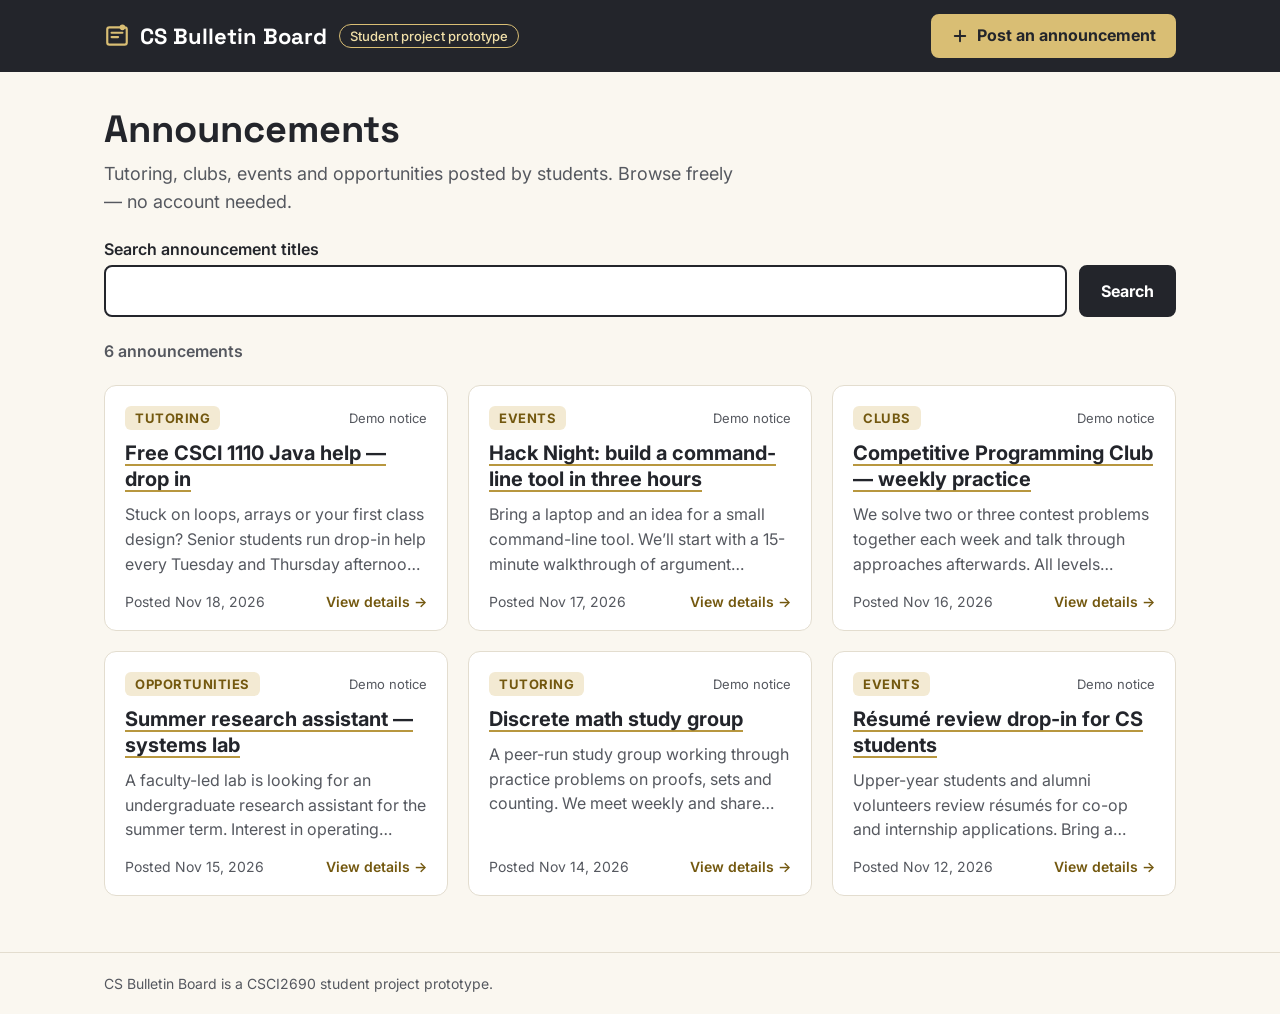
==== index.html @ c5f8e5e6 "Publish the CS Bulletin Board front end" ====
<!doctype html>
<html lang="en">

<head>
  <meta charset="utf-8">
  <meta name="viewport" content="width=device-width, initial-scale=1">
  <title>Announcements – CS Bulletin Board</title>

  <link rel="preconnect" href="https://fonts.googleapis.com">
  <link rel="preconnect" href="https://fonts.gstatic.com" crossorigin>
  <link
    rel="stylesheet"
    href="https://fonts.googleapis.com/css2?family=Inter:wght@400;500;600;700&amp;family=Space+Grotesk:wght@600;700&amp;display=swap">

  <link rel="stylesheet" href="css/styles.css">
</head>

<body>

  <a class="skip-link" href="#main">Skip to main content</a>


  <header class="site-header">
    <div class="site-header__inner">

      <div class="site-header__brand">
        <a class="brand" href="index.html">
          <svg
            aria-hidden="true"
            width="26"
            height="26"
            viewBox="0 0 24 24"
            fill="none"
            stroke="#D9BE74"
            stroke-width="2"
            stroke-linecap="round"
            stroke-linejoin="round">
            <rect x="3" y="4" width="18" height="16" rx="2"></rect>
            <path d="M7 9h10M7 13h6"></path>
            <circle cx="17" cy="4" r="1.6" fill="#D9BE74"></circle>
          </svg>
          <span class="brand__name">CS Bulletin Board</span>
        </a>
        <span class="prototype-label">Student project prototype</span>
      </div>

      <a class="btn btn--gold" href="post.html">
        <svg
          aria-hidden="true"
          width="18"
          height="18"
          viewBox="0 0 24 24"
          fill="none"
          stroke="#23252B"
          stroke-width="2.5"
          stroke-linecap="round">
          <path d="M12 5v14M5 12h14"></path>
        </svg>
        Post an announcement
      </a>

    </div>
  </header>


  <main id="main" class="page">

    <div class="page-intro">
      <h1 class="page-title">Announcements</h1>
      <p class="lead">
        Tutoring, clubs, events and opportunities posted by students.
        Browse freely — no account needed.
      </p>
    </div>

    <form id="search-form" class="search" role="search" action="index.html" method="get">
      <div class="search__field">
        <label for="q">Search announcement titles</label>
        <input id="q" class="input" name="q" type="search" autocomplete="off" maxlength="120">
      </div>
      <button id="search-button" type="submit" class="btn btn--primary">Search</button>
      <button id="clear-search" type="button" class="btn btn--secondary" hidden>Clear search</button>
    </form>

    <p id="board-status" class="status" role="status"></p>

    <section id="no-results" class="panel" hidden>
      <h2>No titles match “<span id="no-results-query"></span>”</h2>
      <p>Try a different word, or clear the search to see every announcement.</p>
      <button id="no-results-clear" type="button" class="btn btn--secondary">Clear search</button>
    </section>

    <section id="empty-board" class="panel" hidden>
      <h2>Nothing on the board yet</h2>
      <p>When someone posts an announcement, it will appear here.</p>
      <a class="btn btn--primary" href="post.html">Post an announcement</a>
    </section>

    <ul id="announcement-list" class="card-grid" hidden></ul>

    <noscript>
      <p class="panel">This page needs JavaScript to load the announcements.</p>
    </noscript>

  </main>


  <footer class="site-footer">
    <p>CS Bulletin Board is a CSCI2690 student project prototype.</p>
  </footer>


  <script src="js/notices.js"></script>
  <script src="js/board.js"></script>

</body>
</html>
---- css/styles.css ----
/* ==========================================================================
   CS Bulletin Board styles. Sections, with their numbers in square brackets:
   [1] Colour and font tokens    [2] Base, focus ring, long-word wrapping
   [3] Header and skip link      [4] Page layout, text and chips
   [5] Buttons                   [6] Search form and text box
   [7] Status line               [8] Announcement cards and the list
   [9] Panels and alerts         [10] Announcement page and back link
   [11] Not-found block          [12] Footer
   [13] Small screens (480px and narrower)
   ========================================================================== */


/* [1] Colour and font tokens. Change a colour here and every page follows. */

:root {
  --charcoal: #23252B;
  --charcoal-hover: #3A3D45;
  --warm-white: #FAF7F0;
  --white: #FFFFFF;
  --gold: #D9BE74;
  --gold-hover: #E6CF92;
  --gold-text: #73580F;
  --gold-line: #B8973F;
  --chip-bg: #F3EAD3;
  --muted: #55585F;
  --border: #E3DDCF;
  --skeleton: #ECE7DB;
  --error: #A3260F;
  --error-bg: #FBEDEA;
  --success: #1E5A3A;
  --success-bg: #E8F2EC;
  --header-label: #F0DFA8;

  --font-display: 'Space Grotesk', system-ui, sans-serif;
  --font-body: Inter, system-ui, -apple-system, 'Segoe UI', Roboto, sans-serif;
}


/* [2] Base */

/* Padding and borders count inside an element's width, so nothing overflows its box. */
*,
*::before,
*::after {
  box-sizing: border-box;
}

/* The hidden attribute must always hide. Without !important, display: flex or grid would override it. */
[hidden] {
  display: none !important;
}

/* A column layout with a full-height minimum keeps the footer at the bottom of short pages. */
body {
  display: flex;
  flex-direction: column;
  min-height: 100vh;
  margin: 0;
  background: var(--warm-white);
  color: var(--charcoal);
  font-family: var(--font-body);
  font-size: 16px;
}

/* Default margins are removed, so the layout gaps decide the spacing. */
h1,
h2,
p,
dl,
dd {
  margin: 0;
}

svg {
  flex-shrink: 0;
  max-width: 100%;
}

a {
  color: var(--gold-text);
}

a:hover {
  color: var(--charcoal);
}

/* One focus ring for every control. On the charcoal header the ring is gold so it stays visible. */
:focus-visible {
  outline: 3px solid var(--gold-text);
  outline-offset: 2px;
}

.site-header :focus-visible {
  outline-color: var(--gold);
}

/* Long unbroken words (titles, emails, links) wrap instead of pushing the page sideways. */
.page-title,
.lead,
.status,
.card__title,
.card__preview,
.details__description,
.details__extra dd,
.details__extra a,
.alert h2,
.alert p {
  overflow-wrap: anywhere;
}

/* Hides text from sighted users but keeps it for screen readers. */
.visually-hidden {
  position: absolute !important;
  width: 1px;
  height: 1px;
  margin: -1px;
  padding: 0;
  overflow: hidden;
  clip: rect(0 0 0 0);
  white-space: nowrap;
  border: 0;
}


/* [3] Header and skip link */

/* Off-screen until it gets keyboard focus, then it slides into view at the top left. */
.skip-link {
  position: absolute;
  top: 8px;
  left: 16px;
  z-index: 10;
  padding: 10px 16px;
  background: var(--white);
  color: var(--charcoal);
  border: 2px solid var(--charcoal);
  border-radius: 8px;
  font-weight: 700;
  text-decoration: none;
  transform: translateY(-200%);
}

.skip-link:focus {
  transform: none;
}

.site-header {
  background: var(--charcoal);
  color: var(--white);
}

.site-header__inner {
  max-width: 1120px;
  margin: 0 auto;
  padding: 14px 24px;
  display: flex;
  flex-wrap: wrap;
  align-items: center;
  justify-content: space-between;
  gap: 12px;
}

.site-header__brand {
  display: flex;
  flex-wrap: wrap;
  align-items: center;
  gap: 12px;
}

.brand,
.brand:hover {
  display: flex;
  align-items: center;
  gap: 10px;
  min-height: 44px;
  color: var(--white);
  text-decoration: none;
}

.brand__name {
  font-family: var(--font-display);
  font-weight: 700;
  font-size: 22px;
}

.brand:hover .brand__name {
  text-decoration: underline;
  text-decoration-color: var(--gold);
  text-underline-offset: 4px;
}

.prototype-label {
  padding: 3px 10px;
  border: 1px solid var(--gold);
  border-radius: 999px;
  color: var(--header-label);
  font-size: 13px;
  font-weight: 500;
}


/* [4] Page layout, text and chips */

.page {
  flex: 1;
  width: 100%;
  max-width: 1120px;
  margin: 0 auto;
  padding: 36px 24px 56px;
  display: flex;
  flex-direction: column;
  gap: 24px;
}

.page-intro {
  display: flex;
  flex-direction: column;
  gap: 8px;
}

.page-title {
  font-family: var(--font-display);
  font-weight: 700;
  font-size: 38px;
  line-height: 1.15;
}

.lead {
  max-width: 640px;
  font-size: 18px;
  line-height: 1.55;
  color: var(--muted);
}

/* Category label. Text only, so it does not rely on colour to show what it is. */
.chip {
  display: inline-block;
  margin: 0;
  padding: 4px 10px;
  background: var(--chip-bg);
  color: var(--gold-text);
  font-size: 13px;
  font-weight: 700;
  letter-spacing: 0.04em;
  text-transform: uppercase;
  border-radius: 6px;
}


/* [5] Buttons. Every button is at least 48px tall. Links styled as buttons use the same classes. */

.btn {
  display: inline-flex;
  align-items: center;
  justify-content: center;
  gap: 8px;
  min-height: 48px;
  padding: 0 20px;
  border: 2px solid var(--charcoal);
  border-radius: 8px;
  font: inherit;
  font-size: 16px;
  font-weight: 700;
  line-height: 1.2;
  text-align: center;
  text-decoration: none;
  cursor: pointer;
}

/* The colour rules repeat :hover on purpose. A plain "a:hover" rule would otherwise turn button text charcoal. */
.btn--primary,
.btn--primary:hover {
  background: var(--charcoal);
  color: var(--white);
}

.btn--primary:hover {
  background: var(--charcoal-hover);
  border-color: var(--charcoal-hover);
}

.btn--secondary,
.btn--secondary:hover {
  background: var(--white);
  color: var(--charcoal);
}

.btn--secondary:hover {
  background: var(--warm-white);
}

/* Gold button in the header. Its border matches its background, so it looks borderless. */
.btn--gold,
.btn--gold:hover {
  min-height: 44px;
  padding: 10px 18px;
  background: var(--gold);
  border-color: var(--gold);
  color: var(--charcoal);
}

.btn--gold:hover {
  background: var(--gold-hover);
  border-color: var(--gold-hover);
}

.btn:disabled {
  opacity: 0.6;
  cursor: not-allowed;
}


/* [6] Search form and text box */

/* The label sits above the box. The buttons sit beside it and wrap onto new rows on narrow screens. */
.search {
  display: flex;
  flex-wrap: wrap;
  align-items: flex-end;
  gap: 12px;
}

.search__field {
  flex: 1 1 280px;
  min-width: 0;
  display: flex;
  flex-direction: column;
  gap: 6px;
}

.search label {
  font-size: 16px;
  font-weight: 600;
}

.search .btn {
  min-height: 52px;
}

/* Shared text box style: 52px tall with a 2px charcoal border. */
.input {
  width: 100%;
  height: 52px;
  padding: 0 16px;
  font: inherit;
  font-size: 17px;
  color: var(--charcoal);
  background: var(--white);
  border: 2px solid var(--charcoal);
  border-radius: 8px;
}


/* [7] Status line, announced to screen readers by role="status" */

.status {
  font-size: 16px;
  font-weight: 600;
  color: var(--muted);
}

/* An empty status line takes no space, so the layout gap does not show as a blank band. */
.status:empty {
  display: none;
}


/* [8] Announcement cards and the list */

/* Columns of at least 300px. On a very narrow screen, one column as wide as the screen. */
.card-grid {
  margin: 0;
  padding: 0;
  list-style: none;
  display: grid;
  grid-template-columns: repeat(auto-fill, minmax(min(300px, 100%), 1fr));
  gap: 20px;
}

.card-grid__item {
  display: flex;
}

.card {
  position: relative; /* the stretched title link covers the whole card, see .card__title a::after */
  flex: 1;
  min-width: 0;
  display: flex;
  flex-direction: column;
  gap: 10px;
  padding: 20px;
  background: var(--white);
  border: 1px solid var(--border);
  border-radius: 12px;
}

/* Border turns charcoal when the card is hovered or a key inside it has focus. */
.card-grid__item .card:hover,
.card-grid__item .card:focus-within {
  border-color: var(--charcoal);
}

.card__meta {
  display: flex;
  flex-wrap: wrap;
  justify-content: space-between;
  align-items: center;
  gap: 8px;
}

.card__demo {
  font-size: 13px;
  color: var(--muted);
}

.card__title {
  font-size: 20px;
  line-height: 1.3;
}

/* Charcoal title with a gold underline, as in the mockup. */
.card__title a,
.card__title a:hover {
  color: var(--charcoal);
  text-decoration: underline;
  text-decoration-color: var(--gold-line);
  text-decoration-thickness: 2px;
  text-underline-offset: 4px;
}

/* The "stretched link": this invisible layer covers the card, so clicking anywhere opens the announcement. */
.card__title a::after {
  content: '';
  position: absolute;
  inset: 0;
  border-radius: 12px;
}

/* Shows at most three lines of the description. The rest is cut off with the CSS clamp. */
.card__preview {
  display: -webkit-box;
  -webkit-line-clamp: 3;
  line-clamp: 3;
  -webkit-box-orient: vertical;
  overflow: hidden;
  font-size: 16px;
  line-height: 1.55;
  color: var(--muted);
}

/* margin-top: auto pushes the footer row to the bottom when cards in a row have different heights. */
.card__footer {
  margin: 0;
  margin-top: auto;
  padding-top: 6px;
  display: flex;
  flex-wrap: wrap;
  justify-content: space-between;
  align-items: baseline;
  gap: 4px 12px;
  font-size: 14px;
  color: var(--muted);
}

.card__more {
  color: var(--gold-text);
  font-weight: 600;
}

/* Loading placeholders: same card shape, with grey blocks where the text will go. */
.skeleton-card {
  gap: 12px;
}

.skeleton {
  height: 14px;
  background: var(--skeleton);
  border-radius: 6px;
}

.skeleton--chip {
  width: 90px;
  height: 22px;
}

.skeleton--title {
  width: 85%;
  height: 22px;
}

.skeleton--line {
  width: 100%;
}

.skeleton--line-short {
  width: 70%;
}


/* [9] Panels and alerts */

/* White box with a border. Used for the empty and no-results messages and the noscript note. */
.panel {
  display: flex;
  flex-direction: column;
  align-items: flex-start;
  gap: 12px;
  padding: 32px 24px;
  background: var(--white);
  border: 1px solid var(--border);
  border-radius: 12px;
}

.panel h2 {
  font-size: 22px;
}

/* The panel paragraph style. :where() keeps this rule's specificity at zero, so a class such as
   .details__description (which can sit inside a panel) still wins over it. */
:where(.panel) p {
  font-size: 17px;
  line-height: 1.5;
  color: var(--muted);
}

/* Red error box, with an icon next to its heading so it is not shown by colour alone. */
.alert {
  display: flex;
  flex-direction: column;
  align-items: flex-start;
  gap: 10px;
  padding: 24px;
  background: var(--error-bg);
  border: 2px solid var(--error);
  border-radius: 12px;
}

.alert h2 {
  display: flex;
  align-items: center;
  gap: 10px;
  font-size: 21px;
  color: var(--error);
}

.alert p {
  font-size: 17px;
  line-height: 1.5;
  color: var(--charcoal);
}


/* [10] Announcement page and back link */

.back-link,
.back-link:hover {
  align-self: flex-start;
  display: inline-flex;
  align-items: center;
  gap: 6px;
  min-height: 44px;
  color: var(--charcoal);
  font-size: 16px;
  font-weight: 600;
  text-decoration: none;
}

.details {
  width: 100%;
  max-width: 760px;
  align-items: stretch; /* the rows below need the full width, unlike other panels */
  gap: 20px;
  padding: 32px;
}

.details__meta {
  display: flex;
  flex-wrap: wrap;
  align-items: center;
  gap: 10px;
}

.details__posted {
  font-size: 14px;
  color: var(--muted);
}

.details__title {
  font-size: 34px;
  line-height: 1.2;
}

/* pre-line keeps the line breaks the author typed, but still wraps long lines. */
.details__description {
  font-size: 18px;
  line-height: 1.65;
  color: var(--charcoal);
  white-space: pre-line;
}

.details__extra {
  display: flex;
  flex-direction: column;
  gap: 16px;
  padding-top: 20px;
  border-top: 1px solid var(--border);
}

.details__extra > div {
  display: flex;
  flex-direction: column;
  gap: 4px;
}

.details__extra dt {
  font-size: 15px;
  font-weight: 700;
  letter-spacing: 0.04em;
  text-transform: uppercase;
  color: var(--gold-text);
}

.details__extra dd {
  font-size: 17px;
}

.details__extra a {
  font-weight: 600;
}


/* [11] Not-found block. Used inside the details page. */

.not-found {
  max-width: 640px;
  display: flex;
  flex-direction: column;
  align-items: flex-start;
  gap: 16px;
  padding: 24px 0;
}

.not-found .page-title {
  font-size: 34px;
  line-height: 1.2;
}

.not-found .lead {
  line-height: 1.6;
}


/* [12] Footer */

.site-footer {
  border-top: 1px solid var(--border);
}

.site-footer p {
  max-width: 1120px;
  margin: 0 auto;
  padding: 20px 24px;
  font-size: 14px;
  line-height: 1.5;
  color: var(--muted);
}


/* [13] Small screens: 480px and narrower */

@media (max-width: 480px) {
  .site-header__inner {
    padding: 12px 16px;
  }

  .page {
    padding: 24px 16px 40px;
  }

  .page-title,
  .details__title,
  .not-found .page-title {
    font-size: 30px;
  }

  .card,
  .panel,
  .alert,
  .details {
    padding: 20px 16px;
  }

  /* On phones the search buttons take the full width, one under the other. */
  .search .btn {
    width: 100%;
  }
}
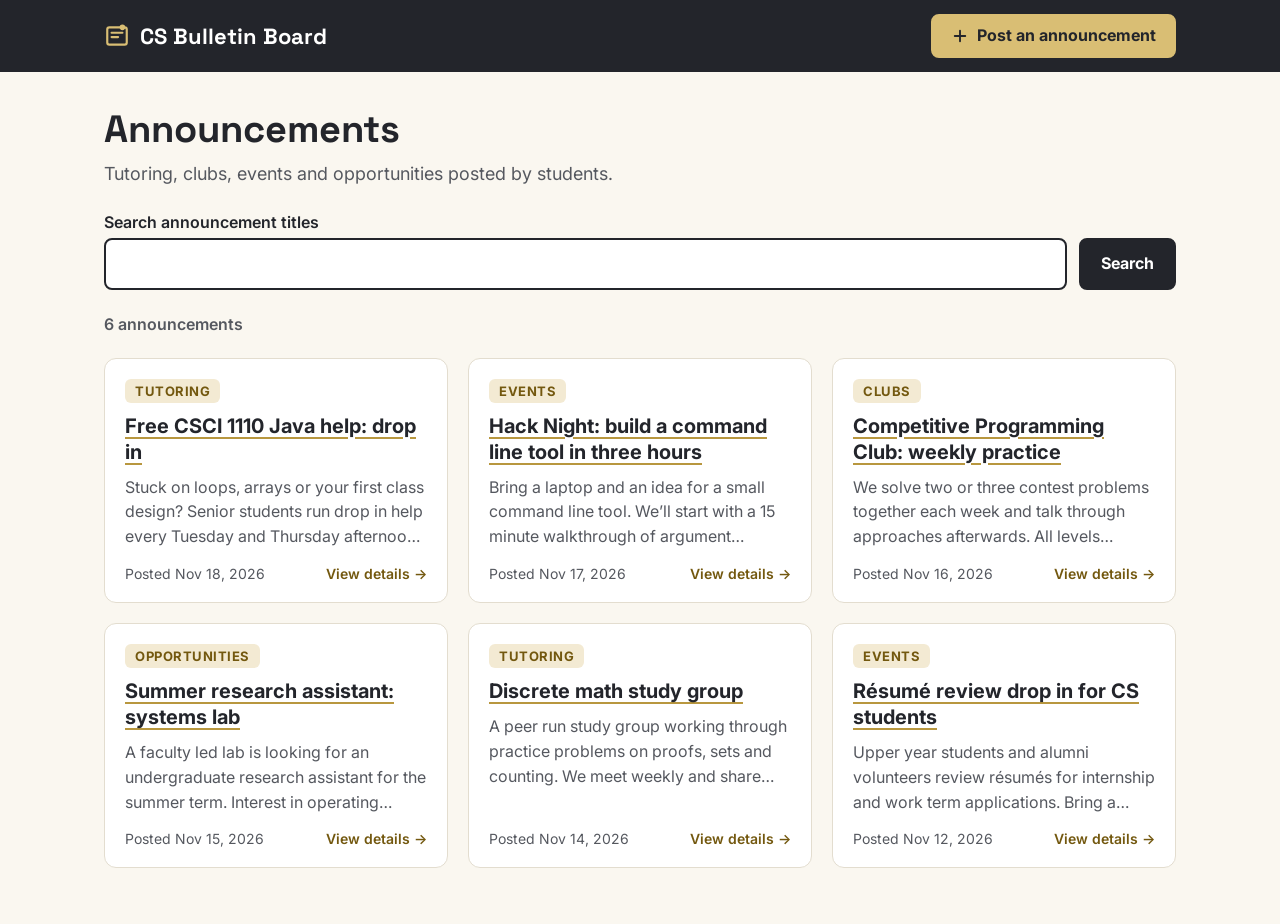
==== commit 3bcded82: "Remove dashes, demo labels, prototype label and footer from the site text" ====
--- a/index.html
+++ b/index.html
@@ -4,13 +4,15 @@
 <head>
   <meta charset="utf-8">
   <meta name="viewport" content="width=device-width, initial-scale=1">
-  <title>Announcements – CS Bulletin Board</title>
+  <title>Announcements | CS Bulletin Board</title>
 
   <link rel="preconnect" href="https://fonts.googleapis.com">
   <link rel="preconnect" href="https://fonts.gstatic.com" crossorigin>
   <link
     rel="stylesheet"
-    href="https://fonts.googleapis.com/css2?family=Inter:wght@400;500;600;700&amp;family=Space+Grotesk:wght@600;700&amp;display=swap">
+    href="https://fonts.googleapis.com/css2?family=Inter:wght@400;500;600;700&amp;family=Space+Grotesk:wght@600;700&amp;display=swap"
+    media="print"
+    onload="this.media='all'">
 
   <link rel="stylesheet" href="css/styles.css">
 </head>
@@ -41,7 +43,6 @@
           </svg>
           <span class="brand__name">CS Bulletin Board</span>
         </a>
-        <span class="prototype-label">Student project prototype</span>
       </div>
 
       <a class="btn btn--gold" href="post.html">
@@ -69,7 +70,6 @@
       <h1 class="page-title">Announcements</h1>
       <p class="lead">
         Tutoring, clubs, events and opportunities posted by students.
-        Browse freely — no account needed.
       </p>
     </div>
 
@@ -105,11 +105,6 @@
   </main>
 
 
-  <footer class="site-footer">
-    <p>CS Bulletin Board is a CSCI2690 student project prototype.</p>
-  </footer>
-
-
   <script src="js/notices.js"></script>
   <script src="js/board.js"></script>
 
--- a/css/styles.css
+++ b/css/styles.css
@@ -5,8 +5,7 @@
    [5] Buttons                   [6] Search form and text box
    [7] Status line               [8] Announcement cards and the list
    [9] Panels and alerts         [10] Announcement page and back link
-   [11] Not-found block          [12] Footer
-   [13] Small screens (480px and narrower)
+   [11] Not-found block          [12] Small screens (480px and narrower)
    ========================================================================== */
 
 
@@ -29,7 +28,6 @@
   --error-bg: #FBEDEA;
   --success: #1E5A3A;
   --success-bg: #E8F2EC;
-  --header-label: #F0DFA8;
 
   --font-display: 'Space Grotesk', system-ui, sans-serif;
   --font-body: Inter, system-ui, -apple-system, 'Segoe UI', Roboto, sans-serif;
@@ -187,15 +185,6 @@
   text-decoration: underline;
   text-decoration-color: var(--gold);
   text-underline-offset: 4px;
-}
-
-.prototype-label {
-  padding: 3px 10px;
-  border: 1px solid var(--gold);
-  border-radius: 999px;
-  color: var(--header-label);
-  font-size: 13px;
-  font-weight: 500;
 }
 
 
@@ -408,11 +397,6 @@
   gap: 8px;
 }
 
-.card__demo {
-  font-size: 13px;
-  color: var(--muted);
-}
-
 .card__title {
   font-size: 20px;
   line-height: 1.3;
@@ -432,7 +416,10 @@
 .card__title a::after {
   content: '';
   position: absolute;
-  inset: 0;
+  top: 0;
+  right: 0;
+  bottom: 0;
+  left: 0;
   border-radius: 12px;
 }
 
@@ -650,23 +637,7 @@
 }
 
 
-/* [12] Footer */
-
-.site-footer {
-  border-top: 1px solid var(--border);
-}
-
-.site-footer p {
-  max-width: 1120px;
-  margin: 0 auto;
-  padding: 20px 24px;
-  font-size: 14px;
-  line-height: 1.5;
-  color: var(--muted);
-}
-
-
-/* [13] Small screens: 480px and narrower */
+/* [12] Small screens: 480px and narrower */
 
 @media (max-width: 480px) {
   .site-header__inner {
